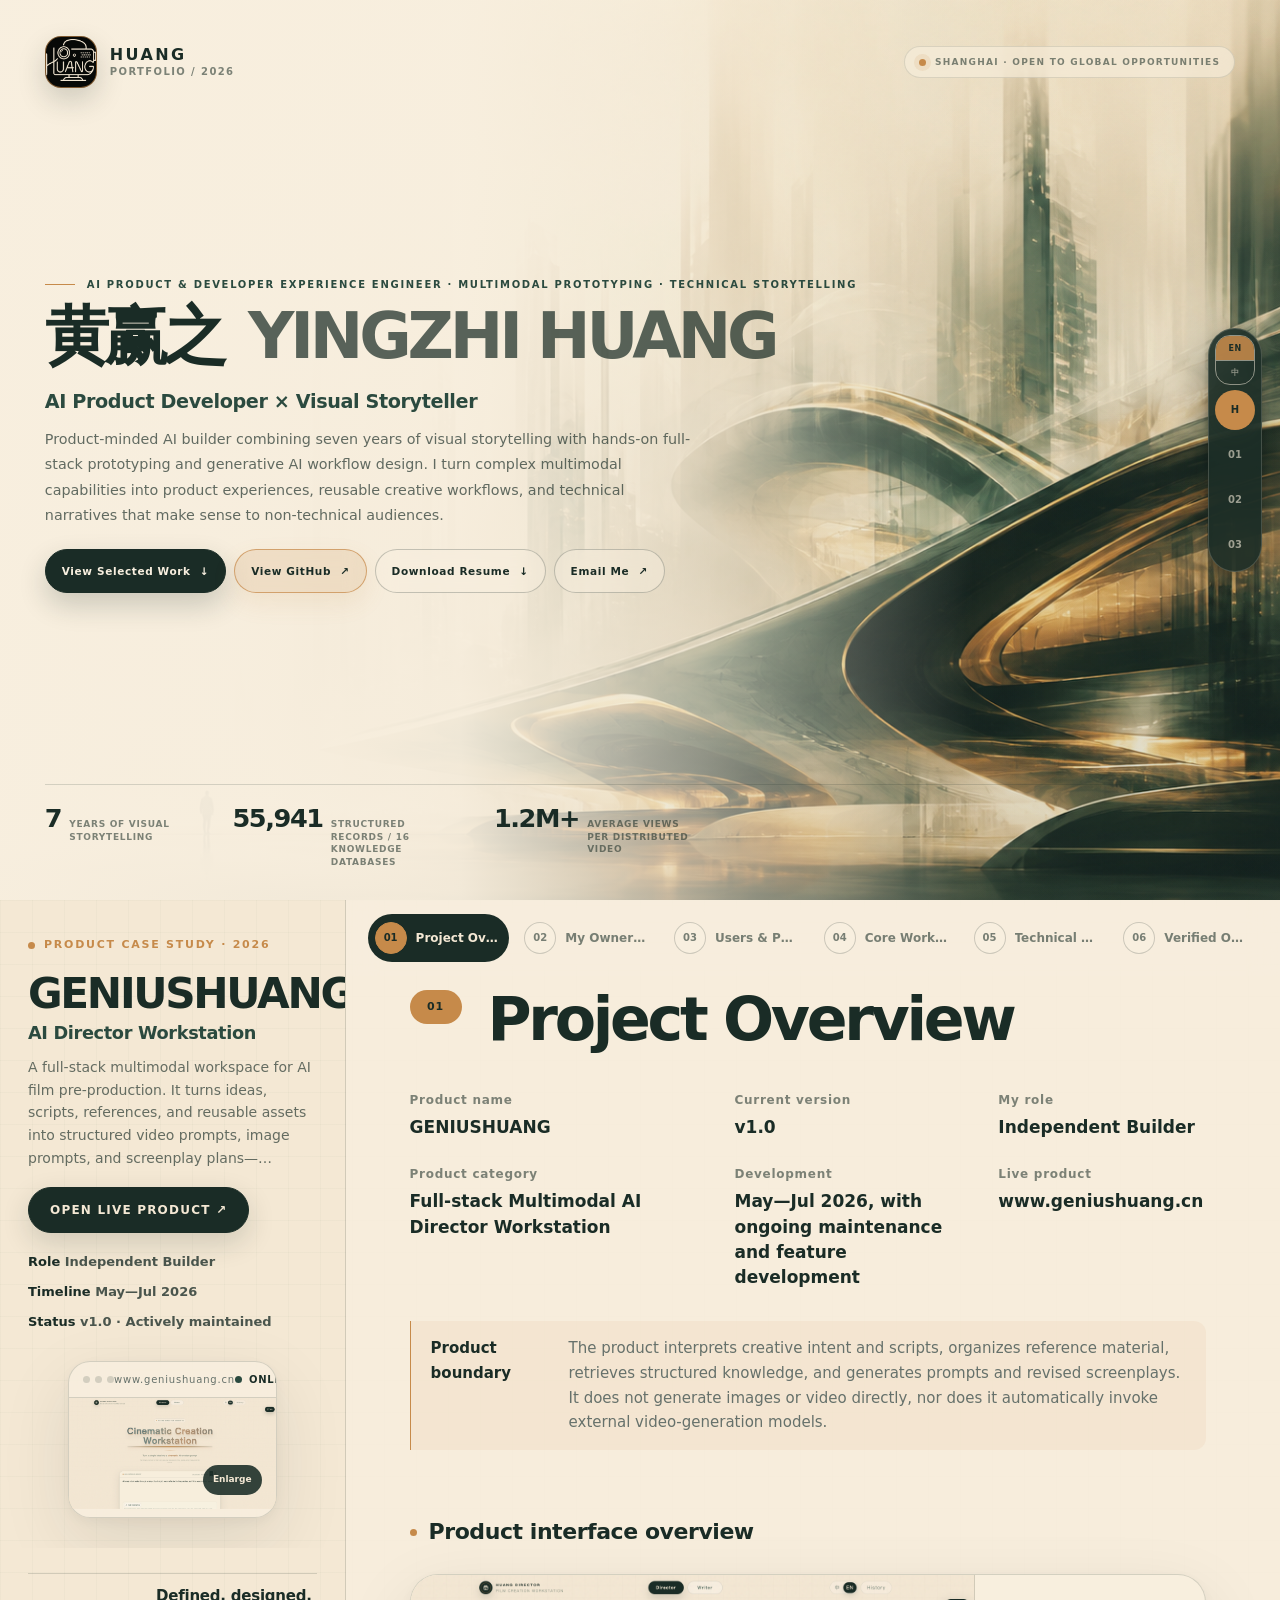
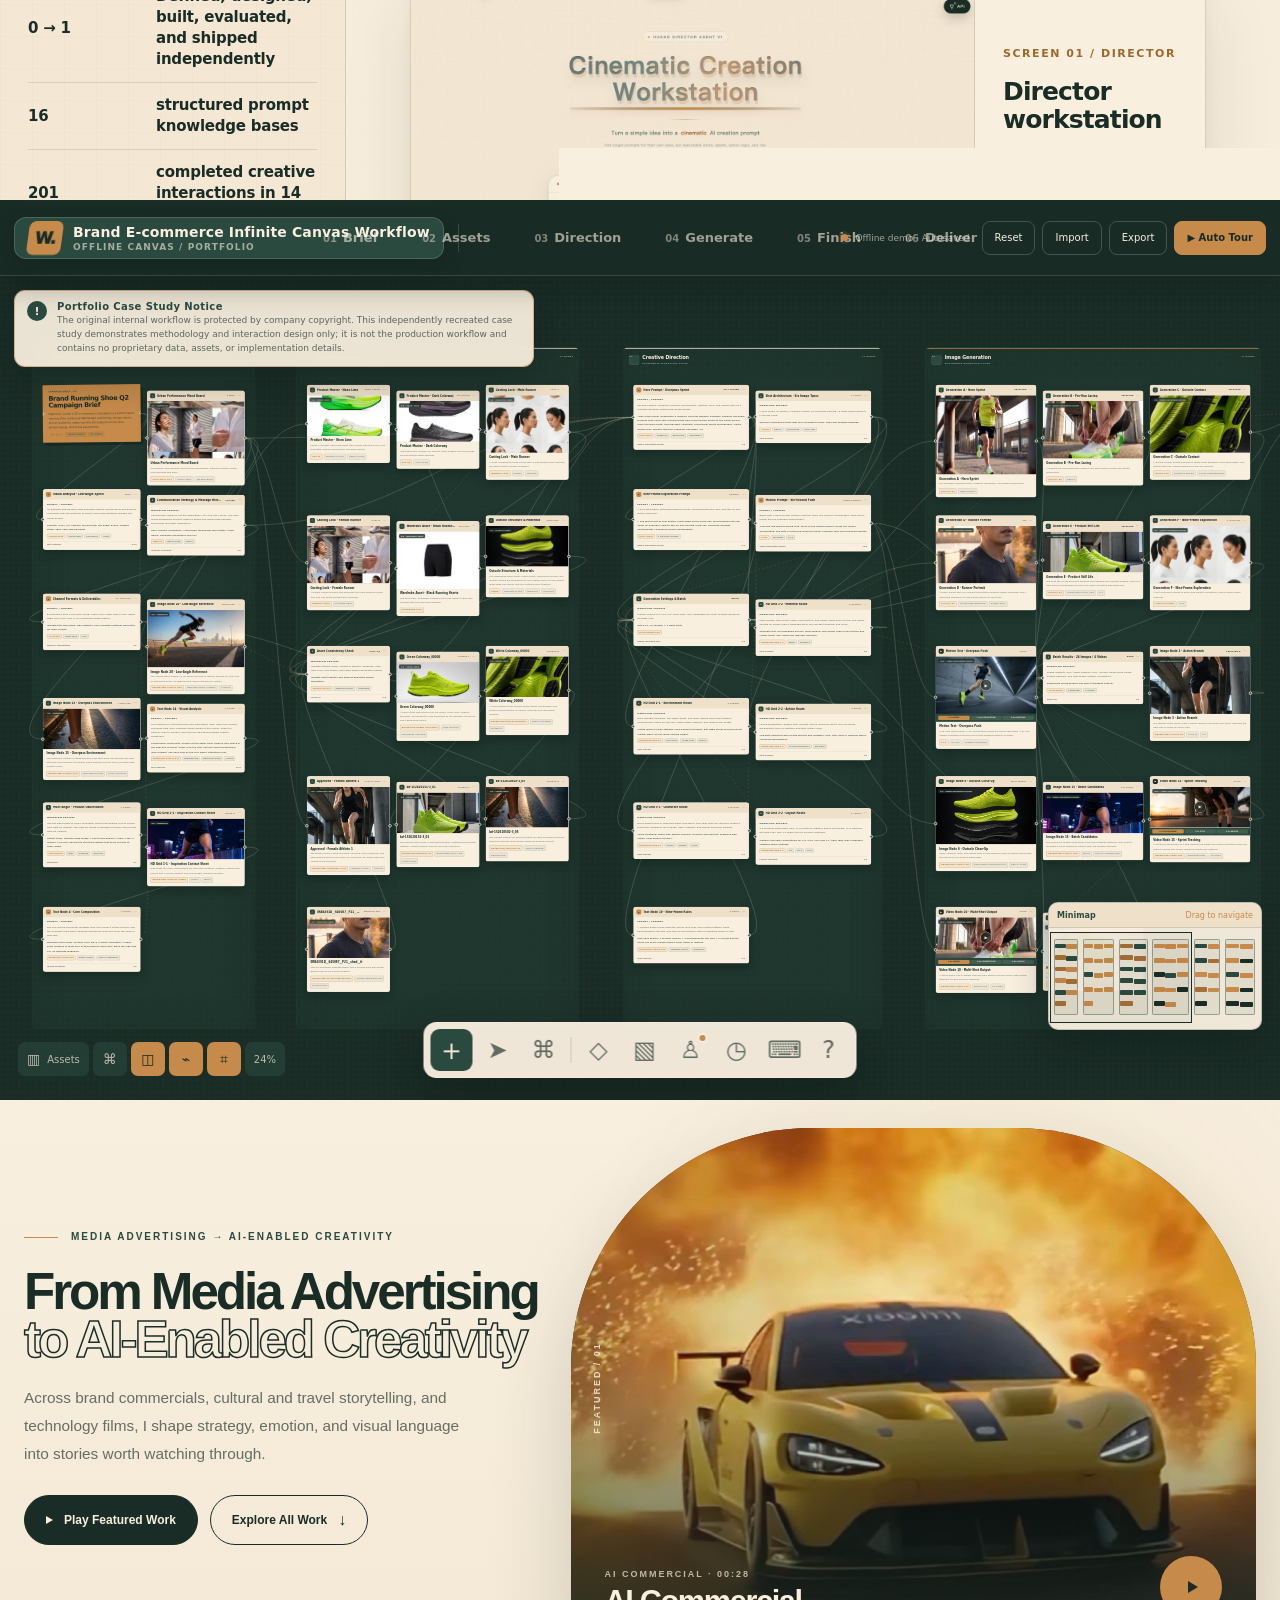
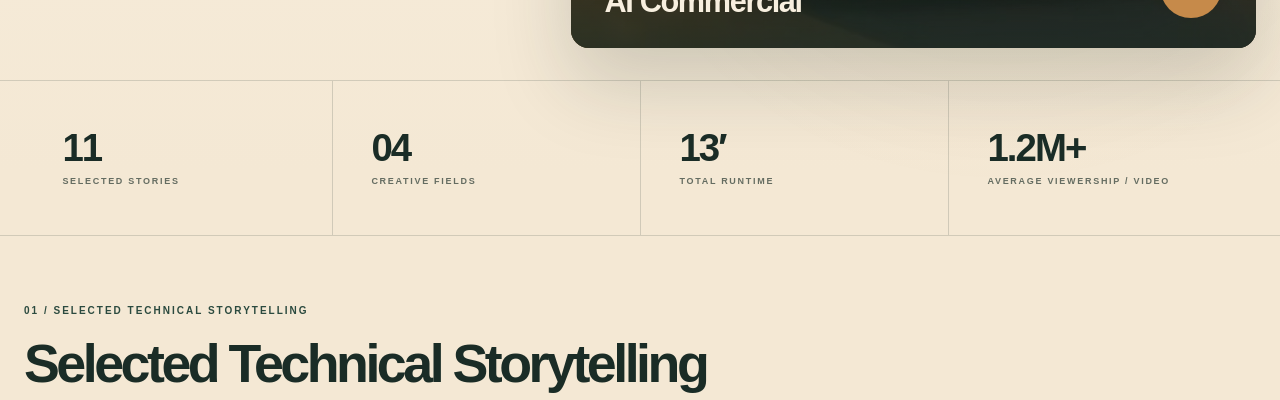
==== index.html @ 17812062 "Publish portfolio website shell and assets" ====
<!doctype html>
<html lang="en">
  <head>
    <meta charset="utf-8" />
    <meta name="viewport" content="width=device-width, initial-scale=1" />
    <meta
      name="description"
      content="YINGZHI HUANG portfolio: AI product engineering, multimodal prototyping, and selected technical storytelling."
    />
    <meta name="theme-color" content="#f4e8d4" />
    <link rel="icon" type="image/png" href="./LOGO.png" />
    <title>YINGZHI HUANG | AI Product &amp; Technical Storytelling</title>
    <style>
      :root {
        color-scheme: light;
        --canvas: #f4e8d4;
        --paper: #f8efdf;
        --ink: #1a2c26;
        --forest: #2b4a3f;
        --amber: #c68a4a;
        --ease: cubic-bezier(0.22, 1, 0.36, 1);
        font-family:
          Inter, "PingFang SC", "Microsoft YaHei", "Noto Sans SC", system-ui,
          sans-serif;
      }

      * {
        box-sizing: border-box;
      }

      html {
        scroll-behavior: smooth;
        scroll-snap-type: y proximity;
        scrollbar-width: none;
        overscroll-behavior-y: none;
        background: var(--canvas);
      }

      body {
        margin: 0;
        overflow-x: hidden;
        -ms-overflow-style: none;
        overscroll-behavior-y: none;
        background: var(--canvas);
      }

      html::-webkit-scrollbar,
      body::-webkit-scrollbar {
        display: none;
      }

      .sr-only {
        position: absolute;
        width: 1px;
        height: 1px;
        padding: 0;
        overflow: hidden;
        clip: rect(0, 0, 0, 0);
        white-space: nowrap;
        border: 0;
      }

      .piece {
        position: relative;
        width: 100%;
        height: 100vh;
        height: 100svh;
        height: 100dvh;
        overflow: hidden;
        scroll-snap-align: start;
        scroll-snap-stop: normal;
      }

      .piece::before {
        position: absolute;
        inset: 0;
        display: grid;
        color: rgba(248, 239, 223, 0.68);
        background: var(--ink);
        font-size: 11px;
        font-weight: 750;
        letter-spacing: 0.16em;
        content: var(--loading-label, "LOADING PORTFOLIO");
        place-items: center;
      }

      #huang,
      #video-works {
        background: var(--canvas);
      }

      #huang::before,
      #video-works::before {
        color: rgba(26, 44, 38, 0.55);
        background: var(--canvas);
      }

      .piece iframe {
        position: relative;
        z-index: 1;
        display: block;
        width: 100%;
        height: 100%;
        border: 0;
        background: transparent;
      }

      #workflow:not(.is-interactive) iframe {
        pointer-events: none;
      }

      .workflow-gate {
        position: absolute;
        z-index: 3;
        inset: 0;
        width: 100%;
        padding: 0;
        border: 0;
        color: var(--ink);
        background: transparent;
        cursor: pointer;
        touch-action: pan-y;
        transition:
          opacity 180ms ease,
          visibility 180ms ease;
      }

      .workflow-gate:focus-visible {
        outline: 2px solid var(--amber);
        outline-offset: -5px;
      }

      #workflow.is-interactive .workflow-gate {
        visibility: hidden;
        opacity: 0;
        pointer-events: none;
      }

      .workflow-exit {
        position: absolute;
        z-index: 4;
        top: 92px;
        right: 24px;
        min-height: 38px;
        align-items: center;
        gap: 8px;
        padding: 0 14px;
        border: 1px solid rgba(248, 239, 223, 0.24);
        border-radius: 999px;
        color: var(--paper);
        background: rgba(26, 44, 38, 0.9);
        box-shadow: 0 12px 30px rgba(7, 18, 14, 0.26);
        cursor: pointer;
        font-size: 10px;
        font-weight: 800;
        letter-spacing: 0.04em;
        backdrop-filter: blur(12px);
      }

      .workflow-exit:not([hidden]) {
        display: inline-flex;
      }

      .workflow-exit:hover,
      .workflow-exit:focus-visible {
        color: var(--ink);
        background: var(--amber);
        outline: none;
      }

      .workflow-exit kbd {
        padding: 2px 5px;
        border: 1px solid currentColor;
        border-radius: 5px;
        font: inherit;
        opacity: 0.72;
      }

      .home {
        display: grid;
        color: var(--ink);
        background:
          var(--canvas) url("./WALLPAPER.png") center center / cover no-repeat;
      }

      .home::before {
        z-index: 0;
        display: block;
        background:
          linear-gradient(
            90deg,
            rgba(248, 239, 223, 0.98) 0%,
            rgba(248, 239, 223, 0.94) 36%,
            rgba(248, 239, 223, 0.54) 55%,
            rgba(248, 239, 223, 0.04) 76%
          ),
          linear-gradient(180deg, rgba(26, 44, 38, 0.04), rgba(26, 44, 38, 0.14));
        content: "";
      }

      .home__inner {
        position: relative;
        z-index: 1;
        width: min(1440px, calc(100% - clamp(48px, 7vw, 112px)));
        height: 100%;
        display: flex;
        flex-direction: column;
        margin: 0 auto;
        padding: clamp(24px, 4vh, 42px) 0 clamp(22px, 3.5vh, 36px);
      }

      .home__top,
      .home__brand,
      .home__actions,
      .home__bottom {
        display: flex;
        align-items: center;
      }

      .home__top {
        justify-content: space-between;
        gap: 24px;
      }

      .home__brand {
        gap: 13px;
      }

      .home__logo {
        width: 52px;
        height: 52px;
        overflow: hidden;
        flex: 0 0 auto;
        border: 1px solid rgba(198, 138, 74, 0.62);
        border-radius: 16px;
        background: #070907;
        box-shadow: 0 12px 28px rgba(26, 44, 38, 0.18);
      }

      .home__logo img {
        width: 100%;
        height: 100%;
        object-fit: cover;
        object-position: center 55%;
        transform: scale(1.06);
      }

      .home__brand-copy {
        display: grid;
        gap: 4px;
        line-height: 1;
      }

      .home__brand-copy strong {
        font-size: 16px;
        font-weight: 900;
        letter-spacing: 0.15em;
      }

      .home__brand-copy span,
      .home__status {
        color: rgba(26, 44, 38, 0.56);
        font-size: 10px;
        font-weight: 750;
        letter-spacing: 0.14em;
        text-transform: uppercase;
      }

      .home__status {
        display: flex;
        align-items: center;
        gap: 9px;
        padding: 10px 14px;
        border: 1px solid rgba(26, 44, 38, 0.12);
        border-radius: 999px;
        background: rgba(248, 239, 223, 0.58);
        backdrop-filter: blur(12px);
        font-size: 9px;
      }

      .home__status::before {
        width: 7px;
        height: 7px;
        border-radius: 50%;
        background: var(--amber);
        box-shadow: 0 0 0 5px rgba(198, 138, 74, 0.12);
        content: "";
      }

      .home__hero {
        min-height: 0;
        display: flex;
        flex: 1;
        align-items: center;
        padding: clamp(24px, 5vh, 56px) 0;
      }

      .home__content {
        width: min(1080px, 74vw);
      }

      .home__eyebrow {
        display: flex;
        align-items: center;
        gap: 12px;
        margin: 0 0 18px;
        color: var(--forest);
        font-size: 10px;
        font-weight: 850;
        letter-spacing: 0.17em;
        text-transform: uppercase;
      }

      .home__eyebrow::before {
        width: 30px;
        height: 1px;
        background: var(--amber);
        content: "";
      }

      .home h1 {
        display: flex;
        align-items: baseline;
        gap: clamp(18px, 2vw, 34px);
        margin: 0;
        font-size: clamp(44px, 5vw, 76px);
        font-weight: 850;
        letter-spacing: -0.075em;
        line-height: 0.9;
        white-space: nowrap;
      }

      .home h1 span {
        display: block;
      }

      .home h1 .home__name-en {
        color: rgba(26, 44, 38, 0.72);
        font-size: 1em;
        font-weight: 850;
        letter-spacing: -0.065em;
        line-height: inherit;
      }

      .home__role {
        margin: 24px 0 0;
        color: var(--forest);
        font-size: clamp(17px, 1.5vw, 22px);
        font-weight: 750;
        letter-spacing: -0.02em;
      }

      .home__lede {
        max-width: 650px;
        margin: 14px 0 0;
        color: rgba(26, 44, 38, 0.68);
        font-size: clamp(14px, 1.12vw, 17px);
        line-height: 1.78;
      }

      .home__actions {
        max-width: 980px;
        flex-wrap: wrap;
        gap: 8px;
        margin-top: 20px;
      }

      .home__button {
        min-height: 44px;
        display: inline-flex;
        align-items: center;
        justify-content: center;
        gap: 9px;
        padding: 0 16px;
        color: var(--ink);
        border: 1px solid rgba(26, 44, 38, 0.24);
        border-radius: 999px;
        background: rgba(248, 239, 223, 0.44);
        font-size: 10.5px;
        font-weight: 850;
        letter-spacing: 0.06em;
        text-decoration: none;
        white-space: nowrap;
        backdrop-filter: blur(10px);
        transition:
          color 180ms ease,
          background 180ms ease,
          border-color 180ms ease,
          transform 180ms ease;
      }

      .home__button:hover,
      .home__button:focus-visible {
        outline: none;
        transform: translateY(-2px);
      }

      .home__button--primary {
        color: var(--paper);
        border-color: var(--ink);
        background: var(--ink);
        box-shadow: 0 12px 28px rgba(26, 44, 38, 0.2);
      }

      .home__button--primary:hover,
      .home__button--primary:focus-visible {
        background: var(--forest);
      }

      .home__button--highlight {
        border-color: rgba(198, 138, 74, 0.72);
        background: rgba(198, 138, 74, 0.16);
        box-shadow: 0 10px 24px rgba(198, 138, 74, 0.12);
      }

      .home__button--highlight:hover,
      .home__button--highlight:focus-visible {
        border-color: var(--amber);
        background: rgba(198, 138, 74, 0.3);
      }

      .home__bottom {
        justify-content: flex-start;
        gap: 28px;
        padding-top: 18px;
        border-top: 1px solid rgba(26, 44, 38, 0.16);
      }

      .home__stats {
        display: grid;
        grid-template-columns: repeat(3, auto);
        gap: clamp(24px, 4vw, 64px);
      }

      .home__stat {
        display: grid;
        grid-template-columns: auto 1fr;
        align-items: baseline;
        gap: 8px;
      }

      .home__stat strong {
        color: var(--ink);
        font-size: clamp(20px, 2vw, 30px);
        font-weight: 850;
        letter-spacing: -0.055em;
      }

      .home__stat span {
        max-width: 112px;
        color: rgba(26, 44, 38, 0.56);
        font-size: 9px;
        font-weight: 750;
        letter-spacing: 0.08em;
        line-height: 1.4;
        text-transform: uppercase;
      }

      .dock {
        --dock-bg: rgba(248, 239, 223, 0.9);
        --dock-border: rgba(26, 44, 38, 0.14);
        --dock-fg: rgba(26, 44, 38, 0.56);
        --dock-hover: rgba(26, 44, 38, 0.08);
        --dock-active-bg: var(--ink);
        --dock-active-fg: var(--paper);
        position: fixed;
        z-index: 1000;
        top: 50%;
        right: 18px;
        width: 54px;
        display: flex;
        flex-direction: column;
        align-items: center;
        gap: 5px;
        padding: 6px;
        color: var(--dock-fg);
        border: 1px solid var(--dock-border);
        border-radius: 28px;
        background: var(--dock-bg);
        box-shadow:
          0 18px 48px rgba(26, 44, 38, 0.2),
          0 2px 8px rgba(26, 44, 38, 0.08);
        backdrop-filter: blur(22px) saturate(1.18);
        transform: translateY(-50%);
        transition:
          color 220ms ease,
          border-color 220ms ease,
          background 220ms ease,
          box-shadow 220ms ease;
      }

      .dock[data-piece="home"],
      .dock[data-piece="workflow"] {
        --dock-bg: rgba(26, 44, 38, 0.88);
        --dock-border: rgba(248, 239, 223, 0.18);
        --dock-fg: rgba(248, 239, 223, 0.58);
        --dock-hover: rgba(248, 239, 223, 0.1);
        --dock-active-bg: var(--amber);
        --dock-active-fg: var(--ink);
        box-shadow:
          0 18px 48px rgba(7, 18, 14, 0.34),
          0 2px 8px rgba(7, 18, 14, 0.18);
      }

      .dock__nav {
        display: grid;
        width: 100%;
        gap: 5px;
      }

      .dock__language {
        width: 40px;
        display: grid;
        overflow: hidden;
        flex: 0 0 auto;
        border: 1px solid currentColor;
        border-radius: 15px;
        opacity: 0.88;
      }

      .dock__language button {
        width: 100%;
        height: 24px;
        padding: 0;
        color: var(--dock-fg);
        border: 0;
        background: transparent;
        cursor: pointer;
        font: inherit;
        font-size: 8px;
        font-weight: 850;
        letter-spacing: 0.04em;
        transition:
          color 180ms ease,
          background 180ms ease;
      }

      .dock__language button + button {
        border-top: 1px solid currentColor;
      }

      .dock__language button:hover,
      .dock__language button:focus-visible {
        color: inherit;
        background: var(--dock-hover);
        outline: none;
      }

      .dock__language button.is-active {
        color: var(--dock-active-fg);
        background: var(--dock-active-bg);
      }

      .dock__link,
      .dock__standalone,
      .dock__toggle {
        display: grid;
        position: relative;
        width: 40px;
        height: 40px;
        padding: 0;
        color: var(--dock-fg);
        border: 0;
        border-radius: 50%;
        background: transparent;
        cursor: pointer;
        font: inherit;
        font-size: 10px;
        font-weight: 850;
        line-height: 1;
        text-decoration: none;
        transition:
          color 180ms ease,
          border-color 180ms ease,
          background 180ms ease,
          transform 180ms ease;
        place-items: center;
      }

      .dock__link:hover,
      .dock__link:focus-visible,
      .dock__standalone:hover,
      .dock__standalone:focus-visible,
      .dock__toggle:hover,
      .dock__toggle:focus-visible {
        color: inherit;
        background: var(--dock-hover);
        outline: none;
        transform: scale(1.04);
      }

      .dock__link[aria-current="true"] {
        color: var(--dock-active-fg);
        background: var(--dock-active-bg);
        box-shadow: 0 5px 16px rgba(26, 44, 38, 0.18);
      }

      .dock__standalone {
        flex: 0 0 auto;
        margin-top: 4px;
        color: var(--dock-fg);
        background: var(--dock-hover);
        font-size: 16px;
      }

      .dock__standalone.is-hidden {
        display: none;
      }

      .dock__toggle {
        display: none;
      }

      .dock__link::after,
      .dock__standalone::after {
        position: absolute;
        top: 50%;
        right: calc(100% + 14px);
        padding: 8px 11px;
        color: var(--paper);
        border-radius: 999px;
        background: rgba(26, 44, 38, 0.94);
        box-shadow: 0 8px 24px rgba(7, 18, 14, 0.18);
        content: attr(data-label);
        font-size: 10px;
        font-weight: 750;
        letter-spacing: 0.04em;
        opacity: 0;
        pointer-events: none;
        transform: translate(6px, -50%);
        transition:
          opacity 160ms ease,
          transform 160ms ease;
        white-space: nowrap;
      }

      .dock__link:hover::after,
      .dock__link:focus-visible::after,
      .dock__standalone:hover::after,
      .dock__standalone:focus-visible::after {
        opacity: 1;
        transform: translate(0, -50%);
      }

      @media (max-width: 1199px) {
        .dock {
          top: auto;
          right: 12px;
          bottom: 12px;
          left: 12px;
          width: auto;
          height: 58px;
          flex-direction: row;
          gap: 7px;
          padding: 7px;
          border: 1px solid rgba(248, 239, 223, 0.18);
          border-radius: 20px;
          box-shadow: 0 16px 42px rgba(7, 18, 14, 0.28);
          transform: none;
          transition:
            left 240ms var(--ease),
            width 240ms var(--ease),
            background 180ms ease;
        }

        .dock__nav {
          display: flex;
          flex: 1;
          justify-content: center;
          gap: 7px;
          margin: 0;
        }

        .dock__language {
          width: 72px;
          height: 42px;
          grid-template-columns: repeat(2, 1fr);
          border-radius: 14px;
        }

        .dock__language button {
          height: 40px;
        }

        .dock__language button + button {
          border-top: 0;
          border-left: 1px solid currentColor;
        }

        .dock__link,
        .dock__standalone,
        .dock__toggle {
          width: 42px;
          height: 42px;
          border-radius: 14px;
        }

        .dock__standalone {
          font-size: 16px;
        }

        .dock__toggle {
          display: grid;
          flex: 0 0 auto;
          color: var(--dock-fg);
        }

        .dock.is-collapsed {
          left: auto;
          width: 58px;
        }

        .dock.is-collapsed .dock__nav,
        .dock.is-collapsed .dock__standalone,
        .dock.is-collapsed .dock__language {
          display: none;
        }

        .dock.is-collapsed .dock__toggle {
          color: var(--dock-active-fg);
          background: var(--dock-active-bg);
        }

        .dock__link::after,
        .dock__standalone::after {
          display: none;
        }
      }

      @media (max-width: 760px) {
        .workflow-exit {
          top: 82px;
          right: 14px;
        }

        .home {
          background-position: 62% center;
        }

        .home::before {
          background:
            linear-gradient(
              90deg,
              rgba(248, 239, 223, 0.96),
              rgba(248, 239, 223, 0.82)
            ),
            linear-gradient(180deg, rgba(248, 239, 223, 0.22), rgba(26, 44, 38, 0.16));
        }

        .home__inner {
          width: calc(100% - 40px);
          padding: 20px 0 max(86px, calc(env(safe-area-inset-bottom) + 76px));
        }

        .home__status {
          display: none;
        }

        .home__logo {
          width: 46px;
          height: 46px;
          border-radius: 14px;
        }

        .home__brand-copy strong {
          font-size: 14px;
        }

        .home__brand-copy span {
          font-size: 9px;
        }

        .home__hero {
          padding: 22px 0 18px;
        }

        .home__content {
          width: 100%;
        }

        .home__eyebrow {
          max-width: 100%;
          margin-bottom: 15px;
          font-size: 8px;
          line-height: 1.5;
        }

        .home h1 {
          gap: 10px;
          font-size: clamp(23px, 7vw, 38px);
        }

        .home__role {
          margin-top: 18px;
          font-size: 17px;
        }

        .home__lede {
          margin-top: 10px;
          font-size: 13px;
          line-height: 1.68;
        }

        .home__actions {
          gap: 8px;
          margin-top: 18px;
        }

        .home__button {
          min-height: 44px;
          gap: 8px;
          padding: 0 13px;
          font-size: 9.5px;
        }

        .home__bottom {
          padding-top: 12px;
        }

        .home__stats {
          width: 100%;
          grid-template-columns: repeat(3, 1fr);
          gap: 10px;
        }

        .home__stat {
          display: block;
        }

        .home__stat strong,
        .home__stat span {
          display: block;
        }

        .home__stat strong {
          font-size: 18px;
        }

        .home__stat span {
          margin-top: 3px;
          font-size: 7px;
        }
      }

      @media (max-width: 520px) {
        .dock {
          right: 8px;
          bottom: max(8px, env(safe-area-inset-bottom));
          left: 8px;
        }

        .dock__standalone {
          display: none;
        }
      }

      @media (max-height: 680px) {
        .home__hero {
          padding: 14px 0;
        }

        .home__lede {
          line-height: 1.58;
        }
      }

      @media (max-height: 580px) {
        .home__bottom {
          display: none;
        }
      }

      @media (prefers-reduced-motion: reduce) {
        html {
          scroll-behavior: auto;
        }

        *,
        *::before,
        *::after {
          scroll-behavior: auto !important;
          transition-duration: 0.01ms !important;
        }
      }
    </style>
  </head>
  <body>
    <main>
      <section class="piece home" id="home" aria-labelledby="home-title">
        <div class="home__inner">
          <header class="home__top">
            <div class="home__brand">
              <div class="home__logo">
                <img src="./LOGO.png" alt="" />
              </div>
              <div class="home__brand-copy">
                <strong>HUANG</strong>
                <span data-i18n="home.brand">Portfolio / 2026</span>
              </div>
            </div>
            <div class="home__status" data-i18n="home.status">
              Shanghai · Open to global opportunities
            </div>
          </header>

          <div class="home__hero">
            <div class="home__content">
              <p class="home__eyebrow" data-i18n="home.eyebrow">
                AI Product &amp; Developer Experience Engineer · Multimodal Prototyping ·
                Technical Storytelling
              </p>
              <h1 id="home-title">
                <span lang="zh-CN">黄赢之</span>
                <span class="home__name-en" lang="en">YINGZHI HUANG</span>
              </h1>
              <p class="home__role" data-i18n="home.role">
                AI Product Developer × Visual Storyteller
              </p>
              <p class="home__lede" data-i18n="home.lede">
                Product-minded AI builder combining seven years of visual storytelling with
                hands-on full-stack prototyping and generative AI workflow design. I turn
                complex multimodal capabilities into product experiences, reusable creative
                workflows, and technical narratives that make sense to non-technical audiences.
              </p>
              <div
                class="home__actions"
                aria-label="Portfolio and contact actions"
                data-i18n-aria="home.actions.aria"
              >
                <a
                  class="home__button home__button--primary"
                  href="#huang"
                  data-target="huang"
                >
                  <span data-i18n="cta.selected">View Selected Work</span>
                  <span aria-hidden="true">↓</span>
                </a>
                <a
                  class="home__button home__button--highlight"
                  href="https://github.com/YingzhiDev"
                  target="_blank"
                  rel="noopener noreferrer"
                >
                  <span data-i18n="cta.github">View GitHub</span>
                  <span aria-hidden="true">↗</span>
                </a>
                <a
                  class="home__button"
                  href="./HUANG_RESUME.docx"
                  download="HUANG_RESUME.docx"
                >
                  <span data-i18n="cta.resume">Download Resume</span>
                  <span aria-hidden="true">↓</span>
                </a>
                <a class="home__button" href="mailto:simonhuang0502@gmail.com">
                  <span data-i18n="cta.email">Email Me</span>
                  <span aria-hidden="true">↗</span>
                </a>
              </div>
            </div>
          </div>

          <footer class="home__bottom">
            <div
              class="home__stats"
              aria-label="Career highlights"
              data-i18n-aria="home.stats.aria"
            >
              <div class="home__stat">
                <strong>7</strong><span data-i18n="home.stats.years">Years of visual storytelling</span>
              </div>
              <div class="home__stat">
                <strong>55,941</strong><span data-i18n="home.stats.records">Structured records / 16 knowledge databases</span>
              </div>
              <div class="home__stat">
                <strong>1.2M+</strong><span data-i18n="home.stats.views">Average views per distributed video</span>
              </div>
            </div>
          </footer>
        </div>
      </section>

      <section
        class="piece"
        id="huang"
        aria-label="GENIUSHUANG AI Director Workstation case study"
        data-i18n-aria="section.huang"
      >
        <iframe
          src="./huang/index.html"
          title="GENIUSHUANG AI Director Workstation case study"
          data-i18n-title="frame.huang"
          allow="autoplay; fullscreen; picture-in-picture"
          allowfullscreen
        ></iframe>
      </section>

      <section
        class="piece workflow-piece"
        id="workflow"
        aria-label="Brand e-commerce infinite canvas workflow case study"
        data-i18n-aria="section.workflow"
      >
        <iframe
          id="workflowFrame"
          src="./workflow/index.html"
          title="Brand e-commerce infinite canvas workflow"
          data-i18n-title="frame.workflow"
          loading="lazy"
          allow="fullscreen"
          allowfullscreen
          tabindex="-1"
          aria-hidden="true"
        ></iframe>
        <button
          class="workflow-gate"
          id="workflowGate"
          type="button"
          aria-controls="workflowFrame"
          aria-label="Click to enter the interactive workflow canvas"
          data-i18n-aria="workflow.enter"
        ></button>
        <button
          class="workflow-exit"
          id="workflowExit"
          type="button"
          aria-label="Exit the workflow canvas and restore page scrolling"
          data-i18n-aria="workflow.exit.aria"
          hidden
        >
          <span data-i18n="workflow.exit">Exit canvas</span> <kbd>Esc</kbd>
        </button>
      </section>

      <section
        class="piece"
        id="video-works"
        aria-label="Selected Technical Storytelling"
        data-i18n-aria="section.video"
      >
        <iframe
          src="./video-works/index.html"
          title="Selected Technical Storytelling"
          data-i18n-title="frame.video"
          loading="lazy"
          allow="autoplay; fullscreen; picture-in-picture"
          allowfullscreen
        ></iframe>
      </section>
    </main>

    <aside
      class="dock"
      id="portfolioDock"
      data-piece="home"
      aria-label="Portfolio navigation"
      data-i18n-aria="dock.aria"
    >
      <div
        class="dock__language"
        role="group"
        aria-label="Language"
        data-i18n-aria="language.selector"
      >
        <button
          type="button"
          data-language="en"
          aria-label="Use English"
          data-i18n-aria="language.english"
          aria-pressed="true"
        >
          EN
        </button>
        <button
          type="button"
          data-language="zh"
          aria-label="Use Chinese"
          data-i18n-aria="language.chinese"
          aria-pressed="false"
        >
          中
        </button>
      </div>
      <nav class="dock__nav" aria-label="Select a section" data-i18n-aria="dock.select">
        <a
          class="dock__link"
          href="#home"
          data-target="home"
          data-label="About"
          data-i18n-label="dock.home.label"
          aria-label="Return to the introduction"
          data-i18n-aria="dock.home.aria"
          aria-current="true"
          title="About"
          data-i18n-title="dock.home.label"
        >
          H
        </a>
        <a
          class="dock__link"
          href="#huang"
          data-target="huang"
          data-label="AI Director Workstation"
          data-i18n-label="dock.huang.label"
          aria-label="View case study one: AI Director Workstation"
          data-i18n-aria="dock.huang.aria"
          aria-current="false"
          title="AI Director Workstation"
          data-i18n-title="dock.huang.label"
        >
          01
        </a>
        <a
          class="dock__link"
          href="#workflow"
          data-target="workflow"
          data-label="E-commerce Workflow"
          data-i18n-label="dock.workflow.label"
          aria-label="View case study two: brand e-commerce infinite canvas workflow"
          data-i18n-aria="dock.workflow.aria"
          aria-current="false"
          title="Brand e-commerce workflow"
          data-i18n-title="dock.workflow.label"
        >
          02
        </a>
        <a
          class="dock__link"
          href="#video-works"
          data-target="video-works"
          data-label="Selected Technical Storytelling"
          data-i18n-label="dock.video.label"
          aria-label="View case study three: Selected Technical Storytelling"
          data-i18n-aria="dock.video.aria"
          aria-current="false"
          title="Selected Technical Storytelling"
          data-i18n-title="dock.video.label"
        >
          03
        </a>
      </nav>

      <a
        class="dock__standalone is-hidden"
        id="standaloneLink"
        href="./huang/index.html"
        data-label="Open separately"
        data-i18n-label="dock.open.label"
        target="_blank"
        rel="noopener"
        aria-hidden="true"
        aria-label="Open the current case study in a new window"
        data-i18n-aria="dock.open.aria"
        tabindex="-1"
        title="Open the current case study separately"
        data-i18n-title="dock.open.title"
      >
        ↗
      </a>
      <button
        class="dock__toggle"
        id="dockToggle"
        type="button"
        aria-expanded="true"
        aria-label="Collapse portfolio navigation"
        title="Collapse or expand portfolio navigation"
      >
        ×
      </button>
    </aside>

    <script src="./assets/portfolio-i18n.js"></script>
    <script>
      (() => {
        const translations = {
          "meta.description": {
            en: "YINGZHI HUANG portfolio: AI product engineering, multimodal prototyping, and selected technical storytelling.",
            zh: "YINGZHI HUANG 个人作品集：AI 产品开发、多模态原型与技术叙事精选。",
          },
          "loading": {
            en: "LOADING PORTFOLIO",
            zh: "正在载入作品集",
          },
          "home.brand": {
            en: "Portfolio / 2026",
            zh: "作品集 / 2026",
          },
          "home.status": {
            en: "Shanghai · Open to global opportunities",
            zh: "上海 · 接受全球工作机会",
          },
          "home.eyebrow": {
            en: "AI Product & Developer Experience Engineer · Multimodal Prototyping · Technical Storytelling",
            zh: "AI 产品与开发者体验工程 · 多模态原型 · 技术叙事",
          },
          "home.role": {
            en: "AI Product Developer × Visual Storyteller",
            zh: "AI 产品开发者 × 视觉叙事者",
          },
          "home.lede": {
            en: "Product-minded AI builder combining seven years of visual storytelling with hands-on full-stack prototyping and generative AI workflow design. I turn complex multimodal capabilities into product experiences, reusable creative workflows, and technical narratives that make sense to non-technical audiences.",
            zh: "我是一名以产品思维工作的 AI 产品开发者，也是一名拥有七年视觉叙事经验的影像创作者。我擅长把复杂的多模态模型能力，转化为可以被体验的产品原型、可复用的创作工作流，以及让非技术受众也能理解的技术叙事。",
          },
          "home.actions.aria": {
            en: "Portfolio and contact actions",
            zh: "作品集与联系操作",
          },
          "cta.selected": {
            en: "View Selected Work",
            zh: "浏览精选作品",
          },
          "cta.github": {
            en: "View GitHub",
            zh: "访问 GitHub",
          },
          "cta.resume": {
            en: "Download Resume",
            zh: "下载简历",
          },
          "cta.email": {
            en: "Email Me",
            zh: "邮件联系",
          },
          "home.stats.aria": {
            en: "Career highlights",
            zh: "职业亮点",
          },
          "home.stats.years": {
            en: "Years of visual storytelling",
            zh: "年视觉叙事经验",
          },
          "home.stats.records": {
            en: "Structured records / 16 knowledge databases",
            zh: "条结构化记录 / 16 个知识库",
          },
          "home.stats.views": {
            en: "Average views per distributed video",
            zh: "单支分发视频平均播放量",
          },
          "section.huang": {
            en: "GENIUSHUANG AI Director Workstation case study",
            zh: "GENIUSHUANG AI 导演工作站案例",
          },
          "frame.huang": {
            en: "GENIUSHUANG AI Director Workstation case study",
            zh: "GENIUSHUANG AI 导演工作站作品集",
          },
          "section.workflow": {
            en: "Brand e-commerce infinite canvas workflow case study",
            zh: "电商广告无限画布工作流作品",
          },
          "frame.workflow": {
            en: "Brand e-commerce infinite canvas workflow",
            zh: "电商广告无限画布工作流",
          },
          "workflow.enter": {
            en: "Click to enter the interactive workflow canvas",
            zh: "点击进入工作流画布交互",
          },
          "workflow.exit.aria": {
            en: "Exit the workflow canvas and restore page scrolling",
            zh: "退出工作流画布交互并恢复页面滚动",
          },
          "workflow.exit": {
            en: "Exit canvas",
            zh: "退出画布交互",
          },
          "section.video": {
            en: "Selected Technical Storytelling",
            zh: "Selected Technical Storytelling 技术叙事精选",
          },
          "frame.video": {
            en: "Selected Technical Storytelling",
            zh: "Selected Technical Storytelling｜技术叙事精选",
          },
          "dock.aria": {
            en: "Portfolio navigation",
            zh: "作品集页面切换器",
          },
          "dock.select": {
            en: "Select a section",
            zh: "选择作品或页面",
          },
          "language.selector": {
            en: "Language",
            zh: "语言",
          },
          "language.english": {
            en: "Use English",
            zh: "切换为英文",
          },
          "language.chinese": {
            en: "Use Chinese",
            zh: "使用中文",
          },
          "dock.home.label": {
            en: "About",
            zh: "关于我",
          },
          "dock.home.aria": {
            en: "Return to the introduction",
            zh: "返回个人首页",
          },
          "dock.huang.label": {
            en: "AI Director Workstation",
            zh: "AI 导演工作站",
          },
          "dock.huang.aria": {
            en: "View case study one: AI Director Workstation",
            zh: "查看第一件作品：AI 导演工作站",
          },
          "dock.workflow.label": {
            en: "E-commerce Workflow",
            zh: "电商广告工作流",
          },
          "dock.workflow.aria": {
            en: "View case study two: brand e-commerce infinite canvas workflow",
            zh: "查看第二件作品：电商广告无限画布工作流",
          },
          "dock.video.label": {
            en: "Selected Technical Storytelling",
            zh: "技术叙事精选",
          },
          "dock.video.aria": {
            en: "View case study three: Selected Technical Storytelling",
            zh: "查看第三件作品：Selected Technical Storytelling 技术叙事精选",
          },
          "dock.open.label": {
            en: "Open separately",
            zh: "单独打开",
          },
          "dock.open.aria": {
            en: "Open the current case study in a new window",
            zh: "在新窗口单独打开当前作品",
          },
          "dock.open.title": {
            en: "Open the current case study separately",
            zh: "单独打开当前作品",
          },
          "dock.collapse": {
            en: "Collapse portfolio navigation",
            zh: "收起作品切换器",
          },
          "dock.expand": {
            en: "Expand portfolio navigation",
            zh: "展开作品切换器",
          },
          "dock.toggle.title": {
            en: "Collapse or expand portfolio navigation",
            zh: "收起或展开作品切换器",
          },
          "dock.works": {
            en: "Work",
            zh: "作品",
          },
          "title.home": {
            en: "YINGZHI HUANG | AI Product & Technical Storytelling",
            zh: "YINGZHI HUANG｜AI 产品开发与技术叙事",
          },
          "title.huang": {
            en: "GENIUSHUANG | AI Director Workstation Case Study",
            zh: "GENIUSHUANG｜AI 导演工作站作品集",
          },
          "title.workflow": {
            en: "Brand E-commerce Infinite Canvas Workflow | YINGZHI HUANG",
            zh: "电商广告无限画布工作流｜YINGZHI HUANG",
          },
          "title.video": {
            en: "Selected Technical Storytelling | YINGZHI HUANG",
            zh: "技术叙事精选｜YINGZHI HUANG",
          },
        };

        const dock = document.getElementById("portfolioDock");
        const dockToggle = document.getElementById("dockToggle");
        const standaloneLink = document.getElementById("standaloneLink");
        const workflowPiece = document.getElementById("workflow");
        const workflowFrame = document.getElementById("workflowFrame");
        const workflowGate = document.getElementById("workflowGate");
        const workflowExit = document.getElementById("workflowExit");
        const pieces = [...document.querySelectorAll(".piece")];
        const targetLinks = [...document.querySelectorAll("[data-target]")];
        const navLinks = [...document.querySelectorAll(".dock__link")];
        const prefersReducedMotion = window.matchMedia(
          "(prefers-reduced-motion: reduce)",
        );
        let i18n;
        let activePieceId = "home";
        const translate = (key) => (
          i18n?.t(key) ?? translations[key]?.en ?? key
        );

        const pieceMeta = {
          home: {
            href: null,
            titleKey: "title.home",
          },
          huang: {
            href: "./huang/index.html",
            titleKey: "title.huang",
          },
          workflow: {
            href: "./workflow/index.html",
            titleKey: "title.workflow",
          },
          "video-works": {
            href: "./video-works/index.html",
            titleKey: "title.video",
          },
        };

        let workflowInteractive = false;

        const setWorkflowInteractive = (enabled, returnFocus = false) => {
          workflowInteractive = enabled;
          workflowPiece.classList.toggle("is-interactive", enabled);
          workflowGate.setAttribute("aria-hidden", String(enabled));
          workflowGate.tabIndex = enabled ? -1 : 0;
          workflowFrame.tabIndex = enabled ? 0 : -1;
          workflowFrame.setAttribute("aria-hidden", String(!enabled));
          workflowExit.hidden = !enabled;

          if (enabled) {
            requestAnimationFrame(() => workflowFrame.focus({ preventScroll: true }));
          } else if (returnFocus) {
            workflowFrame.blur();
            requestAnimationFrame(() => workflowGate.focus({ preventScroll: true }));
          } else {
            workflowFrame.blur();
          }
        };

        const setActivePiece = (id, updateAddress = true) => {
          const meta = pieceMeta[id];
          if (!meta) return;
          activePieceId = id;

          if (id !== "workflow" && workflowInteractive) {
            setWorkflowInteractive(false);
          }

          navLinks.forEach((link) => {
            link.setAttribute("aria-current", String(link.dataset.target === id));
          });
          dock.dataset.piece = id;
          const hasStandalonePage = Boolean(meta.href);
          standaloneLink.classList.toggle("is-hidden", !hasStandalonePage);
          standaloneLink.setAttribute("aria-hidden", String(!hasStandalonePage));
          standaloneLink.tabIndex = hasStandalonePage ? 0 : -1;
          if (hasStandalonePage) standaloneLink.href = meta.href;

          pieces.forEach((piece) => {
            if (piece.id === id) return;
            piece
              .querySelector("iframe")
              ?.contentWindow?.postMessage("portfolio:pause", "*");
          });

          document.title = translate(meta.titleKey);

          if (updateAddress && location.hash !== `#${id}`) {
            history.replaceState(null, "", `#${id}`);
          }
        };

        const showPiece = (id) => {
          const target = document.getElementById(id);
          if (!target) return;
          target.scrollIntoView({
            behavior: prefersReducedMotion.matches ? "auto" : "smooth",
            block: "start",
          });
          setActivePiece(id);
        };

        targetLinks.forEach((link) => {
          link.addEventListener("click", (event) => {
            event.preventDefault();
            showPiece(link.dataset.target);
          });
        });

        workflowGate.addEventListener("click", () => {
          setWorkflowInteractive(true);
        });

        workflowExit.addEventListener("click", () => {
          setWorkflowInteractive(false, true);
        });

        window.addEventListener("keydown", (event) => {
          if (event.key === "Escape" && workflowInteractive) {
            setWorkflowInteractive(false, true);
          }
        });

        window.addEventListener("message", (event) => {
          if (
            event.source === workflowFrame.contentWindow &&
            event.data === "portfolio:workflow-exit" &&
            workflowInteractive
          ) {
            setWorkflowInteractive(false, true);
          }
        });

        const updateDockToggleLanguage = (lookup = translate) => {
          const collapsed = dock.classList.contains("is-collapsed");
          dockToggle.setAttribute(
            "aria-label",
            lookup(collapsed ? "dock.expand" : "dock.collapse"),
          );
          dockToggle.setAttribute("title", lookup("dock.toggle.title"));
          dockToggle.textContent = collapsed ? lookup("dock.works") : "×";
        };

        dockToggle.addEventListener("click", () => {
          const collapsed = dock.classList.toggle("is-collapsed");
          dockToggle.setAttribute("aria-expanded", String(!collapsed));
          updateDockToggleLanguage();
        });

        if ("IntersectionObserver" in window) {
          const visibility = new Map();
          const observer = new IntersectionObserver(
            (entries) => {
              entries.forEach((entry) => {
                visibility.set(entry.target.id, entry.intersectionRatio);
              });

              const active = pieces
                .map((piece) => ({
                  id: piece.id,
                  ratio: visibility.get(piece.id) || 0,
                }))
                .sort((a, b) => b.ratio - a.ratio)[0];

              if (active?.ratio > 0.35) setActivePiece(active.id);
            },
            { threshold: [0.2, 0.35, 0.5, 0.75] },
          );
          pieces.forEach((piece) => observer.observe(piece));
        }

        i18n = window.PortfolioI18n.createController({
          translations,
          description: "meta.description",
          broadcastFrames: true,
          onChange: (_language, lookup) => {
            document.documentElement.style.setProperty(
              "--loading-label",
              `"${lookup("loading").replace(/"/g, '\\"')}"`,
            );
            updateDockToggleLanguage(lookup);
            document.title = lookup(pieceMeta[activePieceId].titleKey);
          },
        });

        const initialId = location.hash.slice(1);
        if (pieceMeta[initialId]) {
          requestAnimationFrame(() => showPiece(initialId));
        } else {
          setActivePiece("home", false);
        }
      })();
    </script>
  </body>
</html>
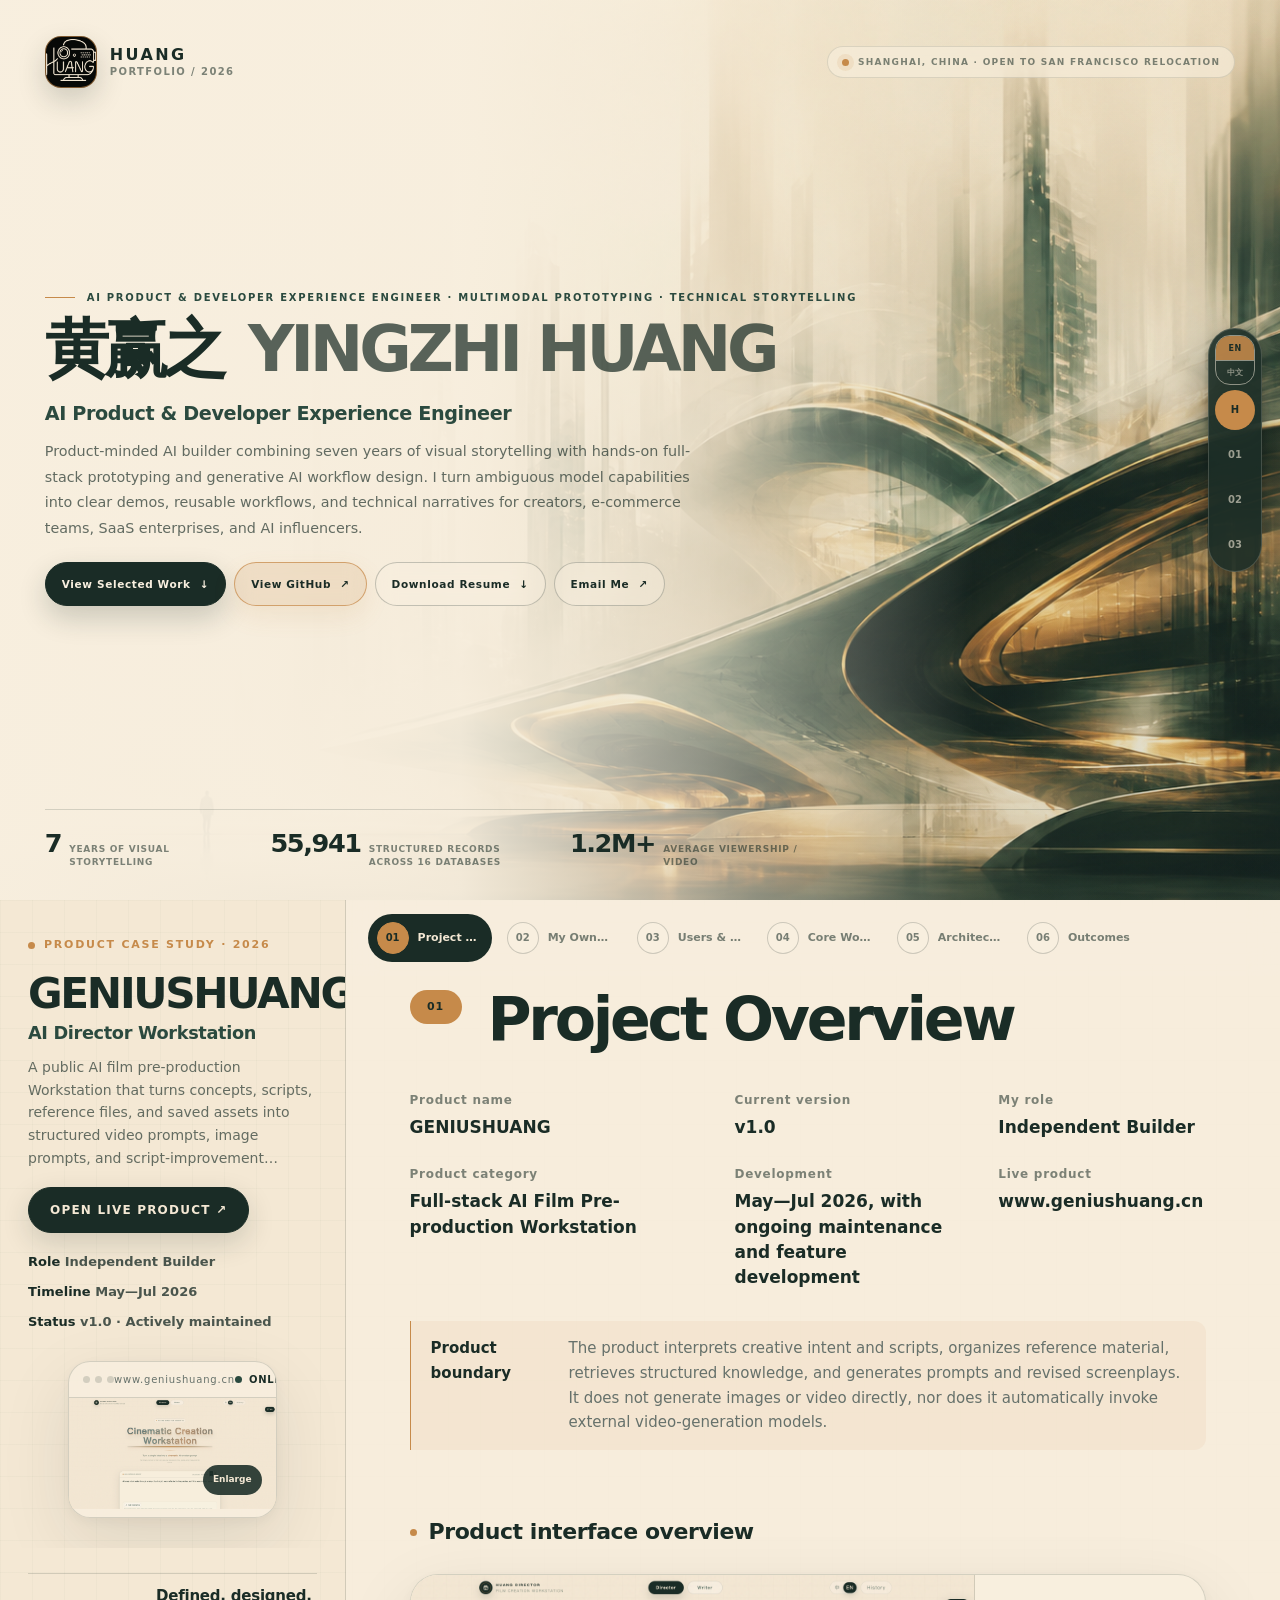
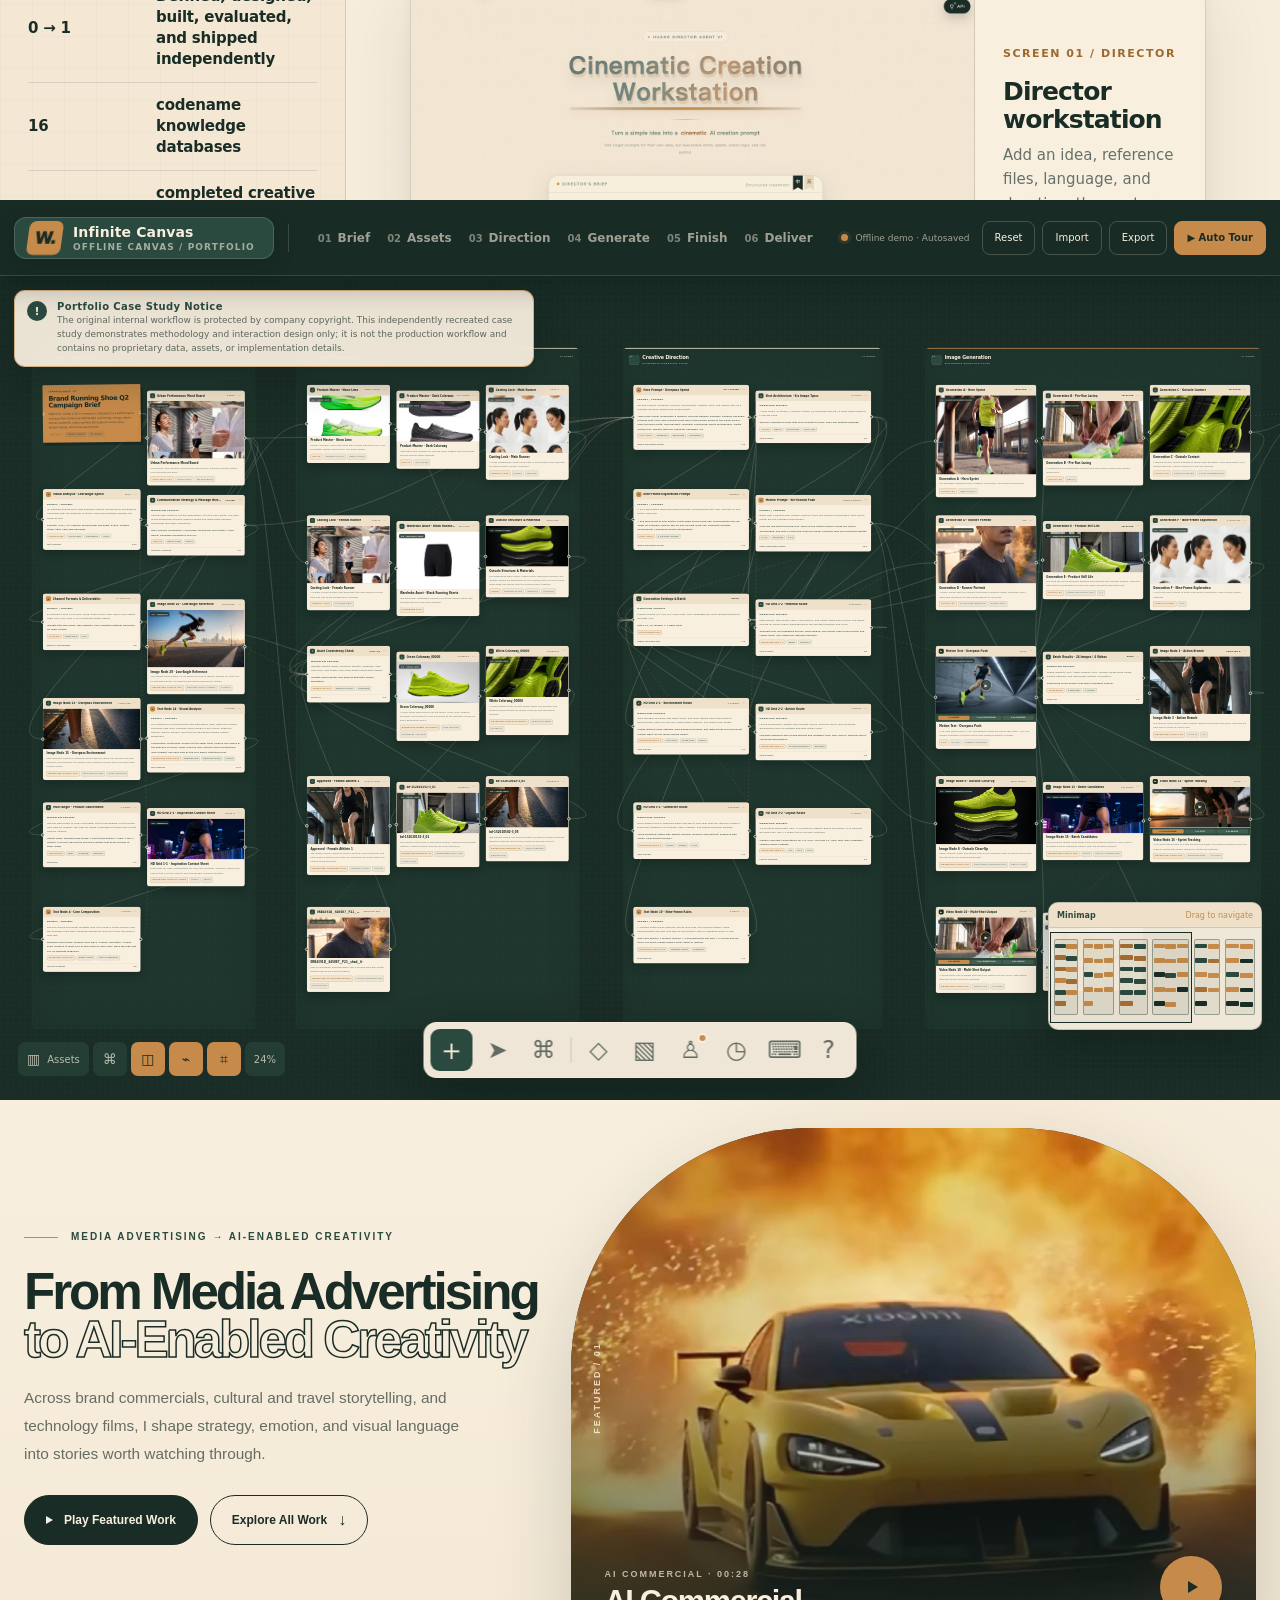
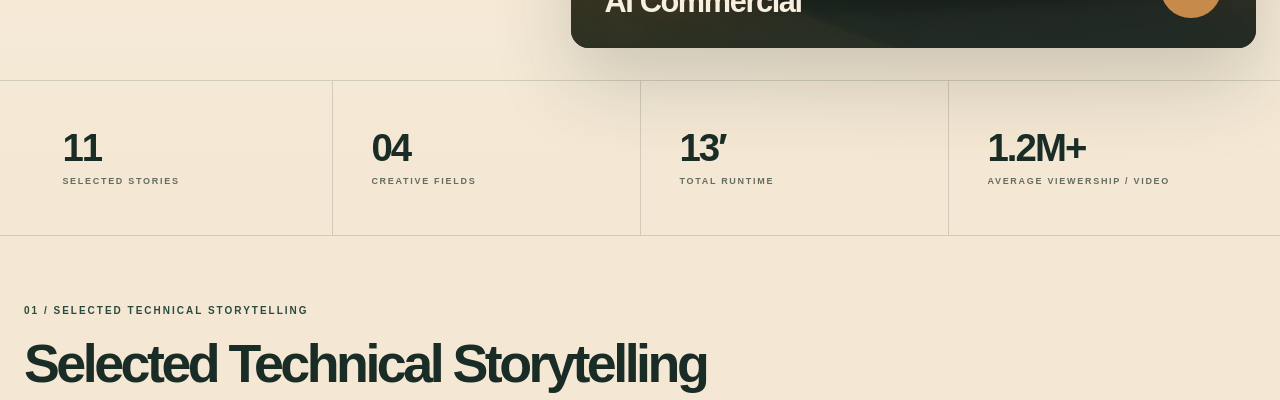
==== commit fa1b29d5: "Update bilingual portfolio content and resume" ====
--- a/index.html
+++ b/index.html
@@ -5,11 +5,11 @@
     <meta name="viewport" content="width=device-width, initial-scale=1" />
     <meta
       name="description"
-      content="YINGZHI HUANG portfolio: AI product engineering, multimodal prototyping, and selected technical storytelling."
+      content="YINGZHI HUANG portfolio: AI product and developer experience engineering, multimodal prototyping, generative AI workflow design, and technical storytelling."
     />
     <meta name="theme-color" content="#f4e8d4" />
     <link rel="icon" type="image/png" href="./LOGO.png" />
-    <title>YINGZHI HUANG | AI Product &amp; Technical Storytelling</title>
+    <title>YINGZHI HUANG | AI Product &amp; Developer Experience Engineer</title>
     <style>
       :root {
         color-scheme: light;
@@ -454,6 +454,10 @@
         letter-spacing: 0.08em;
         line-height: 1.4;
         text-transform: uppercase;
+      }
+
+      html[lang="en"] .home__stat span {
+        max-width: 150px;
       }
 
       .dock {
@@ -792,7 +796,7 @@
 
         .home__role {
           margin-top: 18px;
-          font-size: 17px;
+          font-size: 15.5px;
         }
 
         .home__lede {
@@ -839,6 +843,13 @@
         .home__stat span {
           margin-top: 3px;
           font-size: 7px;
+        }
+
+        html[lang="en"] .home__stat span {
+          max-width: none;
+          font-size: 7.5px;
+          letter-spacing: 0.055em;
+          line-height: 1.35;
         }
       }
 
@@ -899,7 +910,7 @@
               </div>
             </div>
             <div class="home__status" data-i18n="home.status">
-              Shanghai · Open to global opportunities
+              Shanghai, China · Open to San Francisco relocation
             </div>
           </header>
 
@@ -914,13 +925,13 @@
                 <span class="home__name-en" lang="en">YINGZHI HUANG</span>
               </h1>
               <p class="home__role" data-i18n="home.role">
-                AI Product Developer × Visual Storyteller
+                AI Product &amp; Developer Experience Engineer
               </p>
               <p class="home__lede" data-i18n="home.lede">
                 Product-minded AI builder combining seven years of visual storytelling with
-                hands-on full-stack prototyping and generative AI workflow design. I turn
-                complex multimodal capabilities into product experiences, reusable creative
-                workflows, and technical narratives that make sense to non-technical audiences.
+                hands-on full-stack prototyping and generative AI workflow design. I turn ambiguous
+                model capabilities into clear demos, reusable workflows, and technical narratives
+                for creators, e-commerce teams, SaaS enterprises, and AI influencers.
               </p>
               <div
                 class="home__actions"
@@ -946,8 +957,8 @@
                 </a>
                 <a
                   class="home__button"
-                  href="./HUANG_RESUME.docx"
-                  download="HUANG_RESUME.docx"
+                  href="./Yingzhi_Huang_Resume.docx"
+                  download="Yingzhi_Huang_Resume.docx"
                 >
                   <span data-i18n="cta.resume">Download Resume</span>
                   <span aria-hidden="true">↓</span>
@@ -970,10 +981,10 @@
                 <strong>7</strong><span data-i18n="home.stats.years">Years of visual storytelling</span>
               </div>
               <div class="home__stat">
-                <strong>55,941</strong><span data-i18n="home.stats.records">Structured records / 16 knowledge databases</span>
+                <strong>55,941</strong><span data-i18n="home.stats.records">Structured records across 16 databases</span>
               </div>
               <div class="home__stat">
-                <strong>1.2M+</strong><span data-i18n="home.stats.views">Average views per distributed video</span>
+                <strong>1.2M+</strong><span data-i18n="home.stats.views">Average viewership / video</span>
               </div>
             </div>
           </footer>
@@ -1065,6 +1076,7 @@
         <button
           type="button"
           data-language="en"
+          lang="en"
           aria-label="Use English"
           data-i18n-aria="language.english"
           aria-pressed="true"
@@ -1074,11 +1086,12 @@
         <button
           type="button"
           data-language="zh"
+          lang="zh-CN"
           aria-label="Use Chinese"
           data-i18n-aria="language.chinese"
           aria-pressed="false"
         >
-          中
+          中文
         </button>
       </div>
       <nav class="dock__nav" aria-label="Select a section" data-i18n-aria="dock.select">
@@ -1174,8 +1187,8 @@
       (() => {
         const translations = {
           "meta.description": {
-            en: "YINGZHI HUANG portfolio: AI product engineering, multimodal prototyping, and selected technical storytelling.",
-            zh: "YINGZHI HUANG 个人作品集：AI 产品开发、多模态原型与技术叙事精选。",
+            en: "YINGZHI HUANG portfolio: AI product and developer experience engineering, multimodal prototyping, generative AI workflow design, and technical storytelling.",
+            zh: "YINGZHI HUANG 个人作品集：AI 产品与开发者体验工程、多模态原型、生成式 AI 工作流设计与技术叙事。",
           },
           "loading": {
             en: "LOADING PORTFOLIO",
@@ -1186,20 +1199,20 @@
             zh: "作品集 / 2026",
           },
           "home.status": {
-            en: "Shanghai · Open to global opportunities",
-            zh: "上海 · 接受全球工作机会",
+            en: "Shanghai, China · Open to San Francisco relocation",
+            zh: "中国上海 · 可迁往旧金山",
           },
           "home.eyebrow": {
             en: "AI Product & Developer Experience Engineer · Multimodal Prototyping · Technical Storytelling",
             zh: "AI 产品与开发者体验工程 · 多模态原型 · 技术叙事",
           },
           "home.role": {
-            en: "AI Product Developer × Visual Storyteller",
-            zh: "AI 产品开发者 × 视觉叙事者",
+            en: "AI Product & Developer Experience Engineer",
+            zh: "AI 产品与开发者体验工程师",
           },
           "home.lede": {
-            en: "Product-minded AI builder combining seven years of visual storytelling with hands-on full-stack prototyping and generative AI workflow design. I turn complex multimodal capabilities into product experiences, reusable creative workflows, and technical narratives that make sense to non-technical audiences.",
-            zh: "我是一名以产品思维工作的 AI 产品开发者，也是一名拥有七年视觉叙事经验的影像创作者。我擅长把复杂的多模态模型能力，转化为可以被体验的产品原型、可复用的创作工作流，以及让非技术受众也能理解的技术叙事。",
+            en: "Product-minded AI builder combining seven years of visual storytelling with hands-on full-stack prototyping and generative AI workflow design. I turn ambiguous model capabilities into clear demos, reusable workflows, and technical narratives for creators, e-commerce teams, SaaS enterprises, and AI influencers.",
+            zh: "我是一名兼具产品思维与动手能力的 AI 构建者，将七年视觉叙事经验与全栈原型开发、生成式 AI 工作流设计结合起来。我擅长把边界模糊的模型能力转化为清晰的产品演示、可复用工作流，以及面向创作者、电商团队、SaaS 企业与 AI 影响力人群的技术叙事。",
           },
           "home.actions.aria": {
             en: "Portfolio and contact actions",
@@ -1230,11 +1243,11 @@
             zh: "年视觉叙事经验",
           },
           "home.stats.records": {
-            en: "Structured records / 16 knowledge databases",
-            zh: "条结构化记录 / 16 个知识库",
+            en: "Structured records across 16 databases",
+            zh: "条结构化记录，覆盖 16 个数据库",
           },
           "home.stats.views": {
-            en: "Average views per distributed video",
+            en: "Average viewership / video",
             zh: "单支分发视频平均播放量",
           },
           "section.huang": {
@@ -1354,8 +1367,8 @@
             zh: "作品",
           },
           "title.home": {
-            en: "YINGZHI HUANG | AI Product & Technical Storytelling",
-            zh: "YINGZHI HUANG｜AI 产品开发与技术叙事",
+            en: "YINGZHI HUANG | AI Product & Developer Experience Engineer",
+            zh: "YINGZHI HUANG｜AI 产品与开发者体验工程师",
           },
           "title.huang": {
             en: "GENIUSHUANG | AI Director Workstation Case Study",
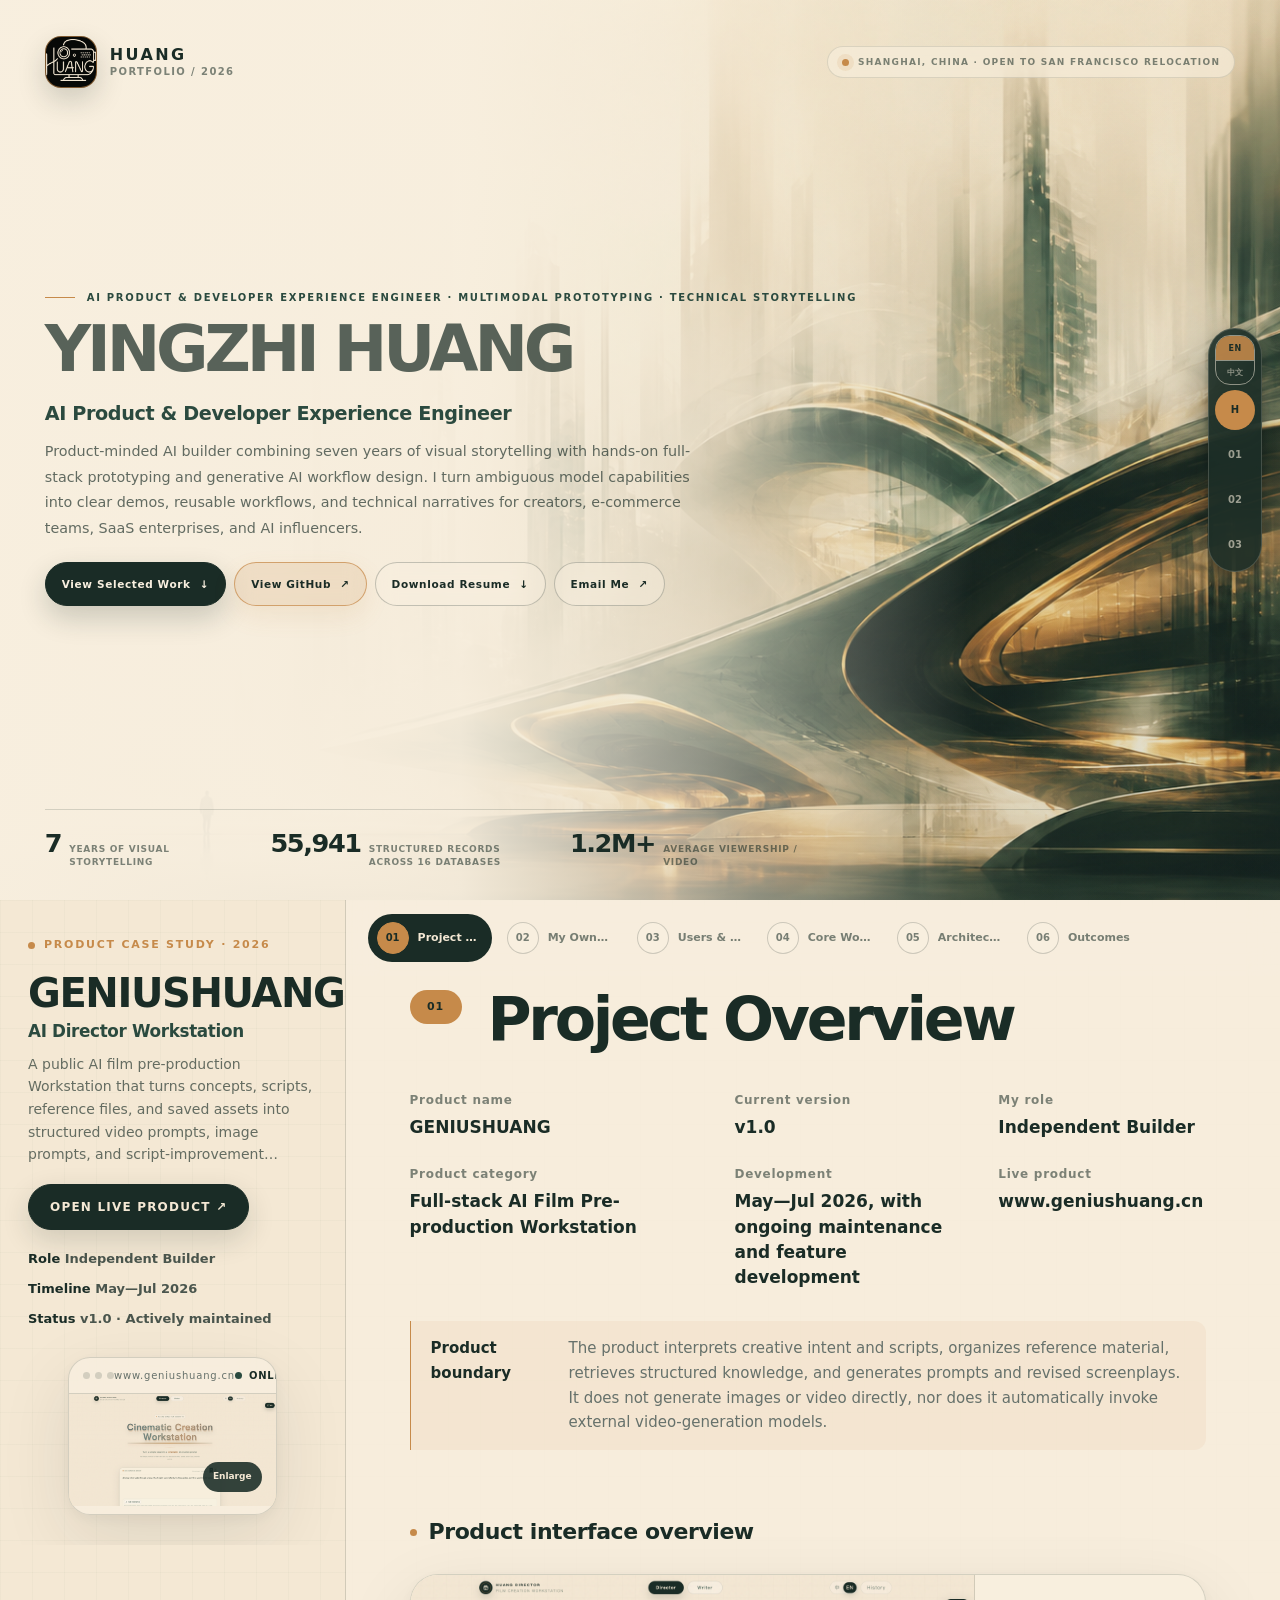
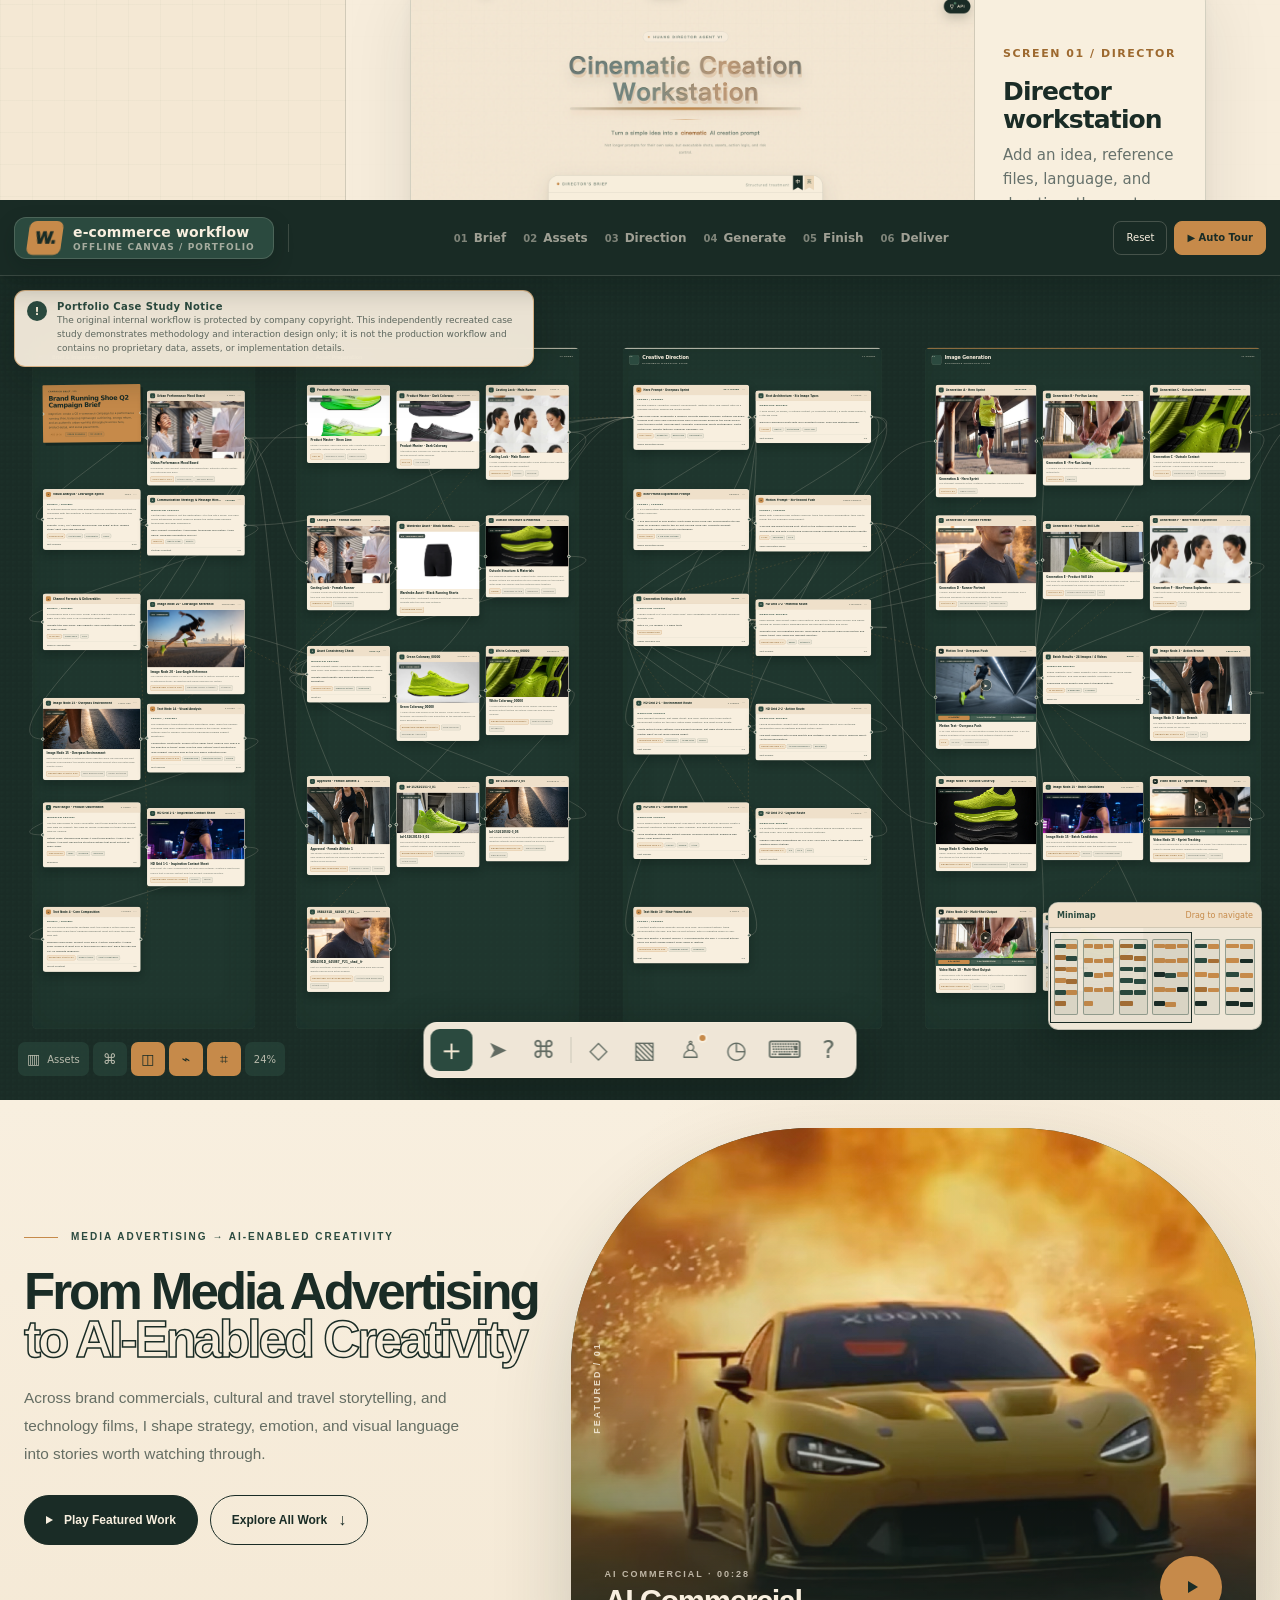
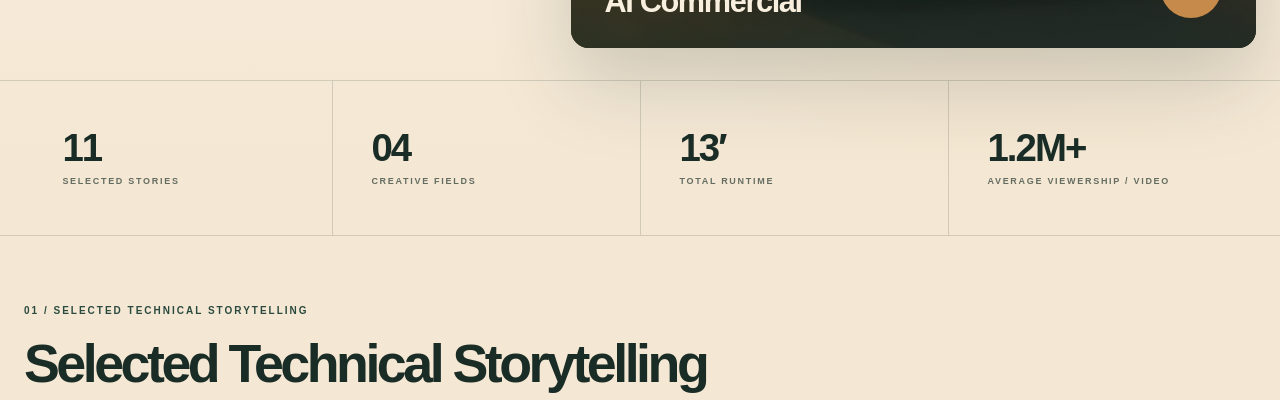
==== commit 23ba334c: "Polish responsive portfolio layout" ====
--- a/index.html
+++ b/index.html
@@ -332,6 +332,10 @@
 
       .home h1 span {
         display: block;
+      }
+
+      html[lang="en"] .home h1 > span[lang="zh-CN"] {
+        display: none;
       }
 
       .home h1 .home__name-en {
